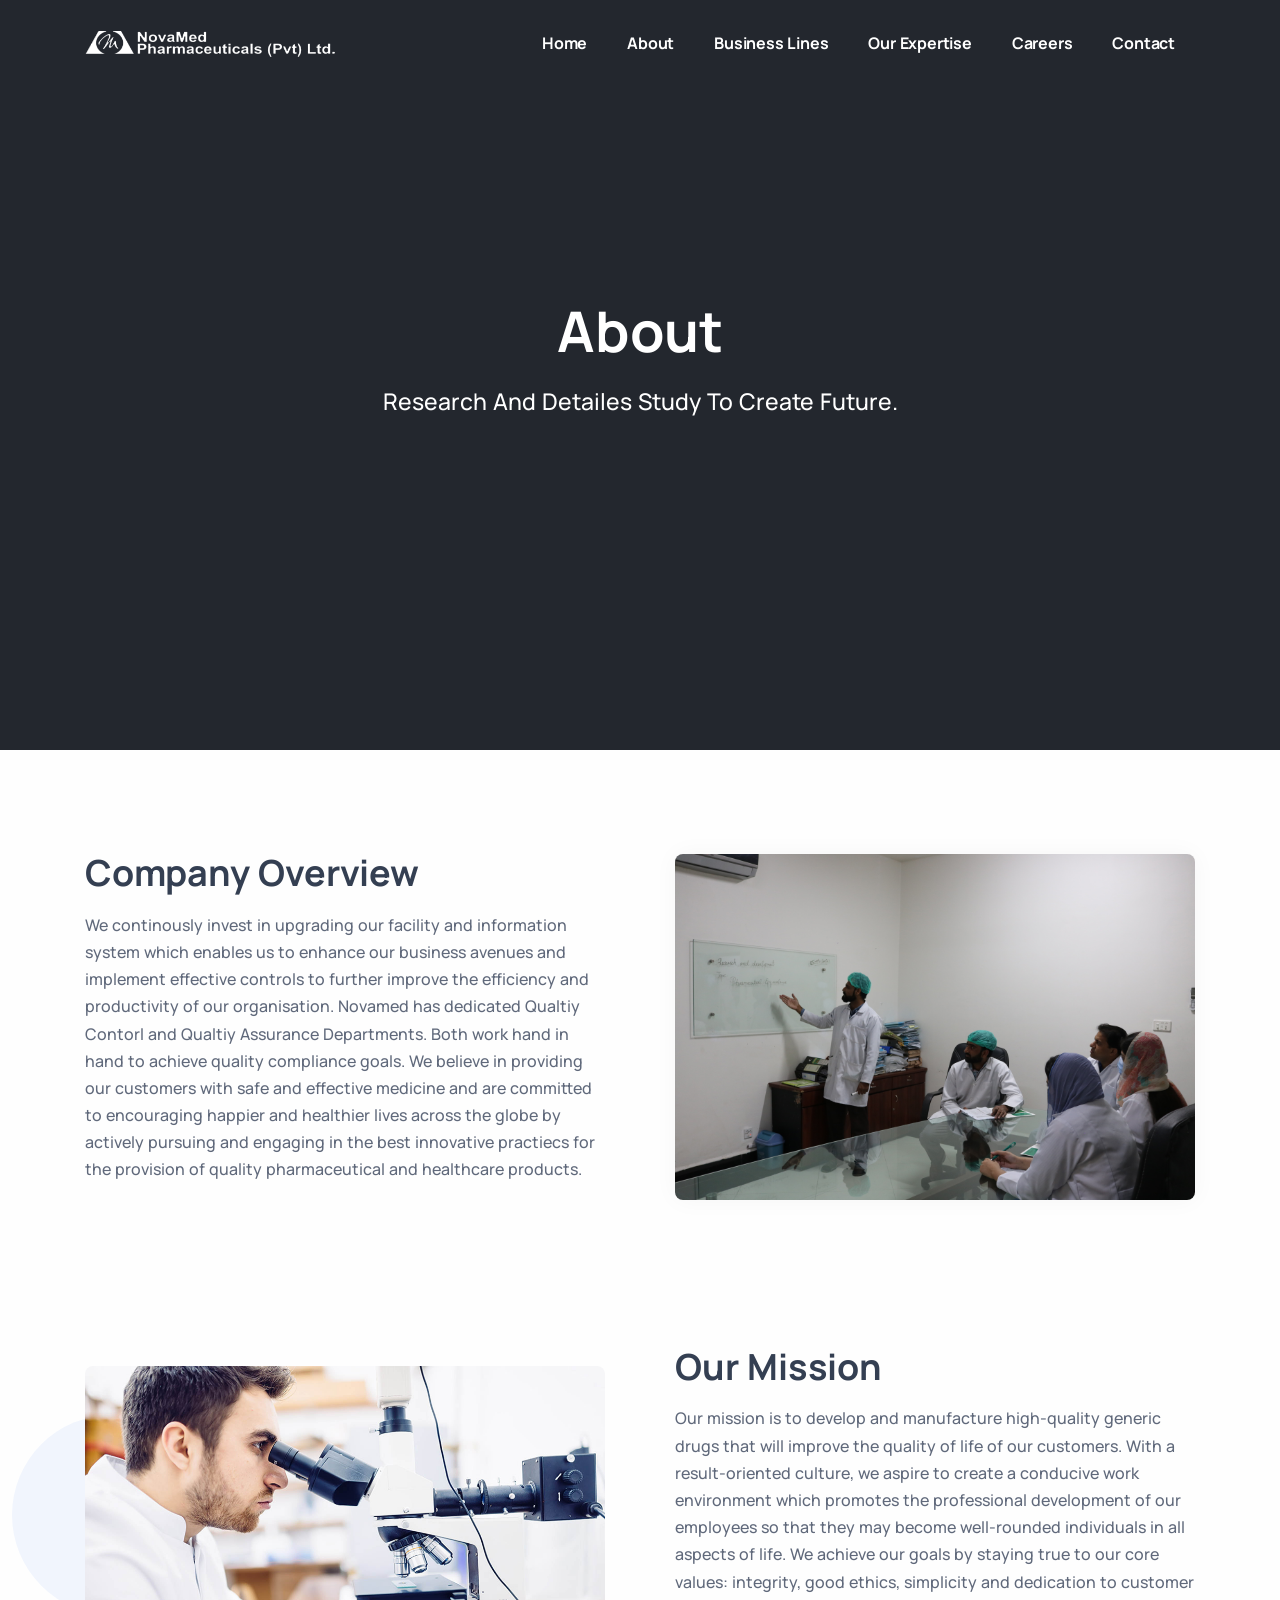
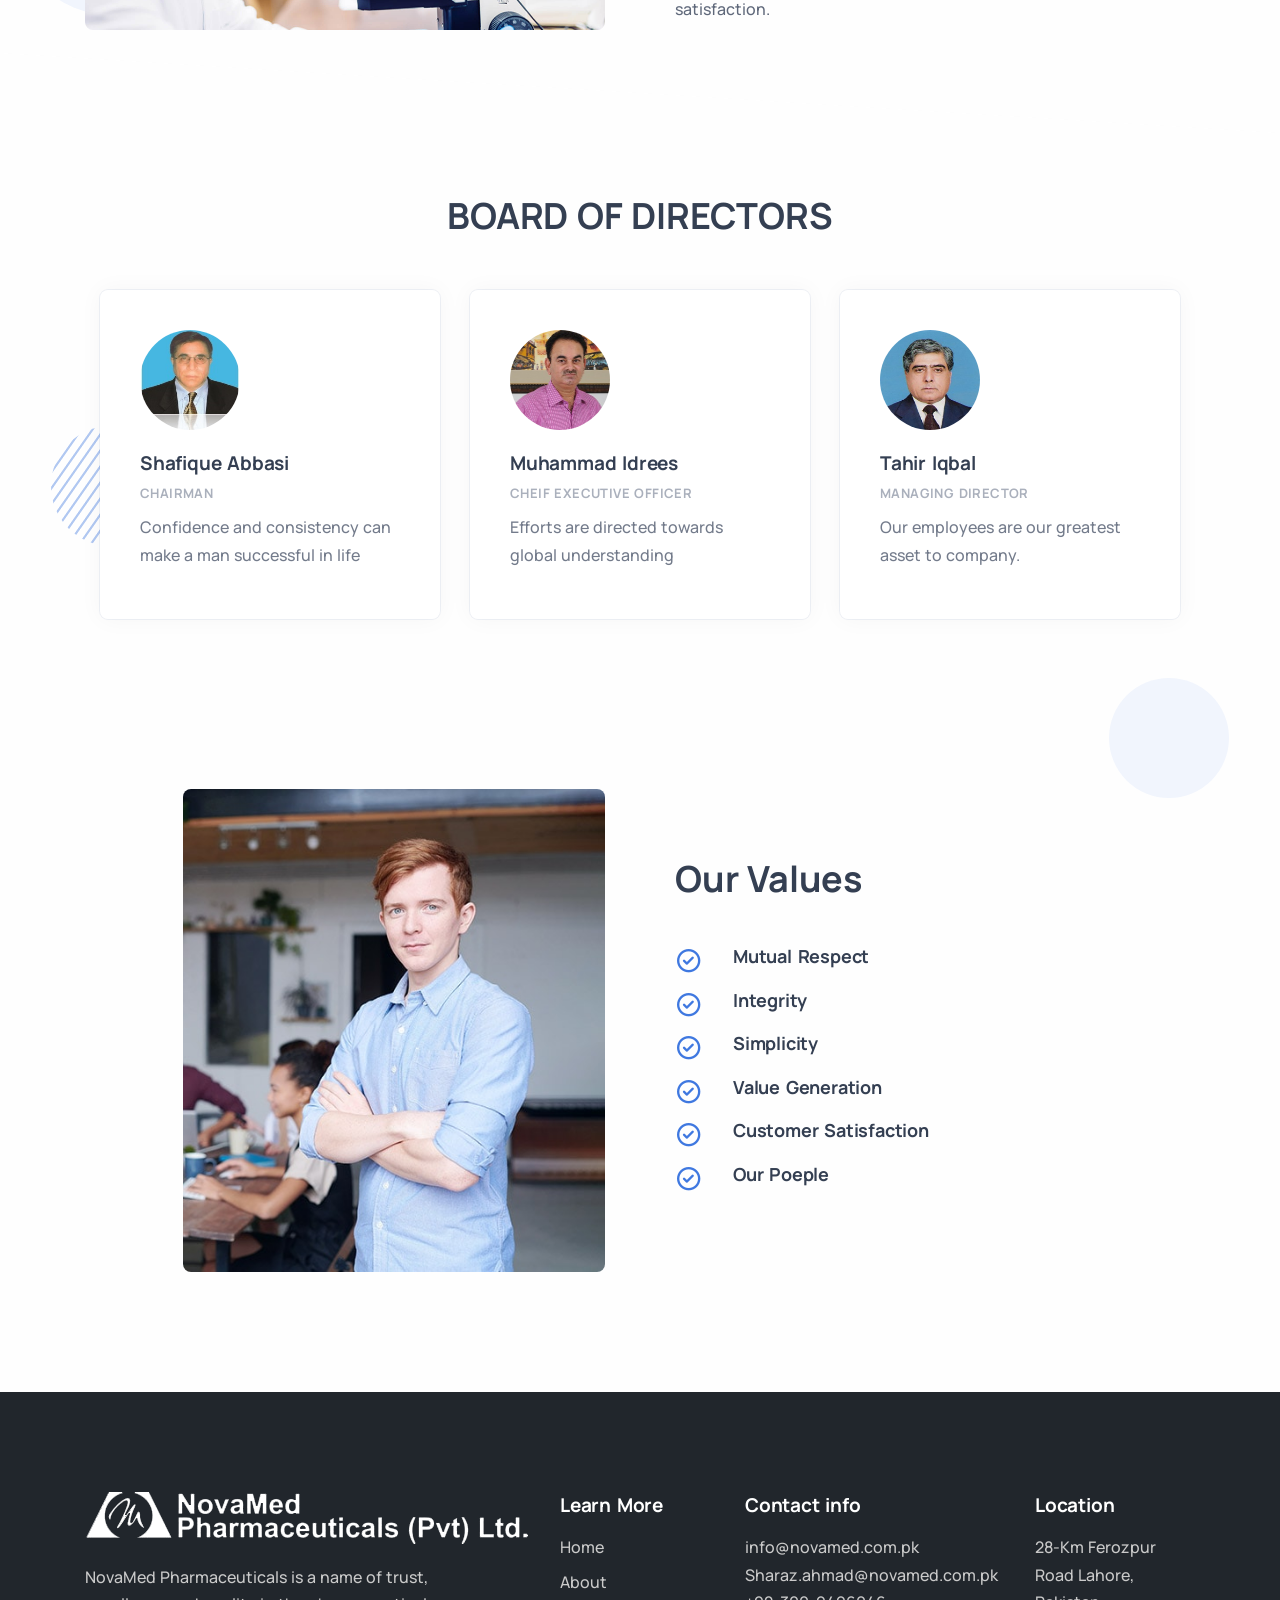
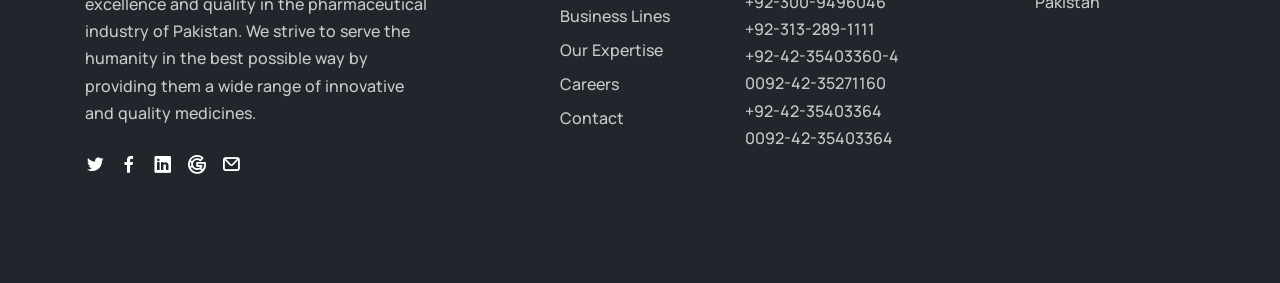
==== about.html @ 4cc62e5b "board of director page and upload certificates pdf on busines lines banner button" ====
<!DOCTYPE html>
<html lang="en">

<head>
  <meta charset="utf-8">
  <meta name="viewport" content="width=device-width, initial-scale=1.0">
  <meta name="description"
    content="An impressive and flawless site template that includes various UI elements and countless features, attractive ready-made blocks and rich pages, basically everything you need to create a unique and professional website.">
  <meta name="keywords"
    content="bootstrap 5, business, corporate, creative, gulp, marketing, minimal, modern, multipurpose, one page, responsive, saas, sass, seo, startup, html5 template, site template">
  <meta name="author" content="elemis">
  <title>About - NovaMed</title>
  <link rel="shortcut icon" href="./assets/img/">
  <link rel="stylesheet" href="./assets/css/plugins.css">
  <link rel="stylesheet" href="./assets/css/style.css">
</head>

<body>
  <div class="content-wrapper">
    <header class="wrapper bg-soft-primary">
      <nav class="navbar navbar-expand-lg center-nav transparent position-absolute navbar-dark caret-none">
        <div class="container flex-lg-row flex-nowrap align-items-center">
          <div class="navbar-brand w-100">
            <a href="./index.html">
              <img class="logo-dark" src="./assets/img/logo-header.png" srcset="./assets/img/logo-header.png 2x"
                alt="" />
              <img class="logo-light" src="./assets/img/logo-footer.png" srcset="./assets/img/logo-footer.png.png 2x"
                width="250px" height="26px" alt="" />
            </a>
          </div>
          <div class="navbar-collapse offcanvas offcanvas-nav offcanvas-start">
            <div class="offcanvas-header d-lg-none d-xl-none">
              <a href="./index.html"><img src="./assets/img/logo-light.png" srcset="./assets/img/logo-light@2x.png 2x"
                  alt="" /></a>
              <button type="button" class="btn-close btn-close-white" data-bs-dismiss="offcanvas"
                aria-label="Close"></button>
            </div>
            <div class="offcanvas-body ms-lg-auto d-flex flex-column h-100">
              <ul class="navbar-nav">
                <li class="nav-item">
                  <a class="nav-link " href="index.html">Home</a>

                  <!--/.dropdown-menu -->
                </li>
                <li class="nav-item">
                  <a class="nav-link" href="">About</a>
                </li>
                <li class="nav-item">
                  <a class="nav-link" href="business_lines.html">Business Lines</a>
                </li>
                <li class="nav-item">
                  <a class="nav-link" href="our-experties.html">Our Expertise</a>
                </li>
                <li class="nav-item">
                  <a class="nav-link" href="#">Careers</a>
                </li>
                <li class="nav-item">
                  <a class="nav-link" href="contact.html">Contact</a>
                </li>
              </ul>
            </div>
            <!-- /.offcanvas-body -->
          </div>
        </div>
        <!-- /.container -->
      </nav>
      <!-- /.navbar -->

      <!-- /.offcanvas -->
    </header>
    <!-- /header -->
    <section class="wrapper bg-dark">
      <div class="swiper-container swiper-hero dots-over" data-margin="0" data-nav="true" data-items="1">
        <div class="swiper">
          <div class="swiper-wrapper">
            <!--/.swiper-slide -->
            <div class="swiper-slide bg-overlay bg-overlay-400 bg-dark bg-image"
              data-image-src="./assets/img/Banners/about-banner.jpg">
              <div class="container h-100">
                <div class="row h-100">
                  <div
                    class="col-md-11 col-lg-8 col-xl-7 col-xxl-6 mx-auto text-center justify-content-center align-self-center">
                    <h2
                      class="display-1 fs-56 mb-4 text-white animate__animated animate__slideInDown animate__delay-1s">
                      About</h2>
                    <p
                      class="lead fs-23 lh-sm mb-7 text-white animate__animated animate__slideInRight animate__delay-2s">
                      Research And Detailes Study To Create Future.</p>
                    <!-- <div class="animate__animated animate__slideInUp animate__delay-3s"><a href="./assets/media/movie.mp4" class="btn btn-circle btn-white btn-play ripple mx-auto mb-5" data-glightbox><i class="icn-caret-right"></i></a></div> -->
                  </div>
                  <!--/column -->
                </div>
                <!--/.row -->
              </div>
              <!--/.container -->
            </div>
          </div>
          <!--/.swiper-wrapper -->
        </div>
        <!-- /.swiper -->
      </div>
      <!-- /.swiper-container -->
    </section>
    <!-- /section -->
    <section class="wrapper bg-light angled upper-end lower-end">
      <div class="container pt-15">
        <div class="row gx-lg-8 gx-xl-12 gy-10 mb-14 mb-md-17 align-items-center">
          <div class="col-lg-6 position-relative order-lg-2">
            <!-- <div class="shape bg-dot primary rellax w-16 h-20" data-rellax-speed="1" style="top: 3rem; left: 5.5rem"></div> -->
            <div>
              <div class="item">
                <figure class="rounded shadow"><img src="./assets/img/company-overview.JPG"
                    srcset="./assets/img/company-overview.jpg 2x" alt=""></figure>
              </div>
              <!-- <div class="item">
                <figure class="rounded shadow"><img src="./assets/img/photos/about3.jpg" srcset="./assets/img/photos/about3@2x.jpg 2x" alt=""></figure>
              </div> -->
            </div>
          </div>
          <!--/column -->
          <div class="col-lg-6">
            <h2 class="display-4 mb-3">Company Overview</h2>
            <p>We continously invest in upgrading our facility and information system which enables us to enhance our
              business avenues and implement effective controls to further improve the efficiency and productivity of
              our organisation. Novamed has dedicated Qualtiy Contorl and Qualtiy Assurance Departments. Both work hand
              in hand to achieve quality compliance goals.
              We believe in providing our customers with safe and effective medicine and are committed to encouraging
              happier and healthier lives across the globe by actively pursuing and engaging in the best innovative
              practiecs for the provision of quality pharmaceutical and healthcare products.</p>
            <!--/column -->
          </div>
          <!--/column -->
        </div>
        <div class="row gx-lg-8 gx-xl-12 gy-10 mb-4 mb-md-4 align-items-center">
          <div class="col-md-8 col-lg-6 position-relative">
            <div class="shape bg-soft-primary rounded-circle rellax w-20 h-20" data-rellax-speed="1"
              style="top: -2rem; left: -1.9rem;"></div>
            <figure class="rounded"><img src="./assets/img/Banners/Our Mission.jpg"
                srcset="./assets/img/Banners/Our Mission.jpg 2x" alt=""></figure>
          </div>
          <!--/column -->
          <div class="col-lg-6">
            <h2 class="display-4 mb-3">Our Mission</h2>
            <!-- <p class="lead fs-lg">We are a digital and branding company that believes in the power of <span class="underline">creative strategy</span> and along with great design.</p> -->
            <p class="mb-6">Our mission is to develop and manufacture high-quality generic drugs that will improve the
              quality of life of our customers. With a result-oriented culture, we aspire to create a conducive work
              environment which promotes the professional development of our employees so that they may become
              well-rounded individuals in all aspects of life. We achieve our goals by staying true to our core values:
              integrity, good ethics, simplicity and dedication to customer satisfaction.</p>
            <div class="row gx-xl-10 gy-6">
              <div class="col-md-6">
                <div class="d-flex flex-row">
                </div>
              </div>
            </div>
            <!--/.row -->
          </div>
          <!--/column -->
        </div>
        <!--/.row -->

        <!-- /.row -->

        <!--/.row -->
      </div>
      <!-- /.container -->
    </section>
    <!-- /section -->
    <!-- <section class="wrapper bg-soft-primary">
      <div class="container pt-16 pb-14 pb-md-0">
        <div class="row gx-lg-8 gx-xl-0 align-items-center">
          <div class="col-md-5 col-lg-5 col-xl-4 offset-xl-1 d-none d-md-flex position-relative align-self-end">
            <div class="shape rounded-circle bg-pale-primary rellax w-21 h-21 d-md-none d-lg-block" data-rellax-speed="1" style="top: 7rem; left: 1rem"></div>
            <figure><img src="./assets/img/photos/co1.png" srcset="./assets/img/photos/co1@2x.png 2x" alt=""></figure>
          </div>
       
          <div class="col-md-7 col-lg-6 col-xl-6 col-xxl-5 offset-xl-1">
            <div class="swiper-container dots-start dots-closer mt-md-10 mb-md-15" data-margin="30" data-dots="true">
              <div class="swiper">
                <div class="swiper-wrapper">
                  <div class="swiper-slide">
                    <blockquote class="icon fs-lg">
                      <p>“Vivamus sagittis lacus vel augue laoreet rutrum faucibus dolor auctor. Vestibulum ligula porta felis euismod semper. Cras justo odio consectetur nulla dapibus curabitur blandit.”</p>
                      <div class="blockquote-details">
                        <div class="info ps-0">
                          <h5 class="mb-1">Coriss Ambady</h5>
                          <p class="mb-0">Financial Analyst</p>
                        </div>
                      </div>
                    </blockquote>
                  </div>
                 
                  <div class="swiper-slide">
                    <blockquote class="icon fs-lg">
                      <p>“Vivamus sagittis lacus vel augue laoreet rutrum faucibus dolor auctor. Vestibulum ligula porta felis euismod semper. Cras justo odio consectetur adipiscing dapibus curabitur blandit.”</p>
                      <div class="blockquote-details">
                        <div class="info ps-0">
                          <h5 class="mb-1">Cory Zamora</h5>
                          <p class="mb-0">Marketing Specialist</p>
                        </div>
                      </div>
                    </blockquote>
                  </div>
                  
                  <div class="swiper-slide">
                    <blockquote class="icon fs-lg">
                      <p>“Vivamus sagittis lacus vel augue laoreet rutrum faucibus dolor auctor. Vestibulum ligula porta felis euismod semper. Cras justo odio consectetur adipiscing dapibus curabitur blandit.”</p>
                      <div class="blockquote-details">
                        <div class="info ps-0">
                          <h5 class="mb-1">Nikolas Brooten</h5>
                          <p class="mb-0">Sales Manager</p>
                        </div>
                      </div>
                    </blockquote>
                  </div>
                  
                </div>
                
              </div>
           
            </div>
           
          </div>
         
        </div>
        
      </div>
     
    </section> -->
    <!-- /section -->
    <section class="wrapper bg-light">
      <div class="container py-14 py-md-16">
        <div class="row mb-3">
          <div class="col-md-10 col-xl-9 col-xxl-7 mx-auto text-center">
            <!-- <img src="./assets/img/icons/lineal/team.svg" class="svg-inject icon-svg icon-svg-md mb-4" alt="" /> -->
            <h2 class="display-4 mb-3 px-lg-14">BOARD OF DIRECTORS</h2>
          </div>
          <!--/column -->
        </div>
        <!--/.row -->
        <div class="position-relative">
          <div class="shape rounded-circle bg-soft-blue rellax w-16 h-16" data-rellax-speed="1"
            style="bottom: 0.5rem; right: -1.7rem;"></div>
          <div class="shape rounded-circle bg-line blue rellax w-16 h-16" data-rellax-speed="1"
            style="top: 0.5rem; left: -1.7rem;"></div>
          <div class="swiper-container dots-closer mb-6" data-margin="0" data-dots="true" data-items-xxl="4"
            data-items-xl="3" data-items-lg="3" data-items-md="2" data-items-xs="1">
            <div class="swiper">
              <div class="swiper-wrapper">
                <div class="swiper-slide">
                  <div class="item-inner">
                    <a href="chairman.html" style="text-decoration: none; color: #737b8b;">
                    <div class="card">
                      <div class="card-body">
                        <img class="rounded-circle w-15 h-15 mb-4" src="./assets/img/Banners/chair.jpg"
                          srcset="./assets/img/Banners/chair.jpg 2x" alt="" />
                        <h4 class="mb-1">Shafique Abbasi</h4>
                        <div class="meta mb-2">Chairman</div>
                        <p class="mb-2">Confidence and consistency can make a man successful in life</p>
                        <!-- <nav class="nav social mb-0">
                          <a href="#"><i class="uil uil-twitter"></i></a>
                          <a href="#"><i class="uil uil-facebook-f"></i></a>
                          <a href="#"><i class="uil uil-dribbble"></i></a>
                        </nav> -->
                        <!-- /.social -->
                      </div>
                      <!--/.card-body -->
                    </div>
                    </a>
                    <!-- /.card -->
                  </div>
                  <!-- /.item-inner -->
                </div>
                <!--/.swiper-slide -->
                <div class="swiper-slide">
                  <div class="item-inner">
                    <a href="ceo.html" style="text-decoration: none; color: #737b8b;">
                    <div class="card">
                      <div class="card-body">
                        <img class="rounded-circle w-15 h-15 mb-4" src="./assets/img/Banners/ceo.jpg"
                          srcset="./assets/img/avatars/te2@2x.jpg 2x" alt="" />
                        <h4 class="mb-1">Muhammad Idrees</h4>
                        <div class="meta mb-2">Cheif Executive Officer</div>
                        <p class="mb-2">Efforts are directed towards global understanding</p>
                      </div>
                      <!--/.card-body -->
                    </div>
                    </a>
                    <!-- /.card -->
                  </div>
                  <!-- /.item-inner -->
                </div>
                <!--/.swiper-slide -->
                <div class="swiper-slide">
                  <div class="item-inner">
                    <a href="managing-director.html" style="text-decoration: none; color: #737b8b;">
                      <div class="card">
                        <div class="card-body">
                          <img class="rounded-circle w-15 h-15 mb-4" src="./assets/img/Banners/Managing Director.jpg"
                            srcset="./assets/img/Banners/Managing Director.jpg 2x" alt="" />
                          <h4 class="mb-1">Tahir Iqbal</h4>
                          <div class="meta mb-2">Managing Director</div>
                          <p class="mb-2">Our employees are our greatest asset to company.</p>
                        </div>
                        <!--/.card-body -->
                      </div>
                    </a>
                    <!-- /.card -->
                  </div>
                  <!-- /.item-inner -->
                </div>
                <!--/.swiper-slide -->

                <!--/.card-body -->
              </div>
              <!-- /.card -->
            </div>
            <!-- /.item-inner -->
          </div>
          <!--/.swiper-slide -->
        </div>
        <!--/.swiper-wrapper -->
      </div>
      <!-- /.swiper -->
  </div>
  <!-- /.swiper-container -->
  </div>
  <!-- /.position-relative -->
  </div>
  <!-- /.container -->
  </section>
  <!-- /section -->

  <!-- /section -->
  <section class="wrapper bg-light">
    <div class="container pb-14 pb-md-16">
      <div class="row gx-md-8 gx-xl-12 gy-10 align-items-center">
        <div class="col-md-8 col-lg-6 offset-lg-0 col-xl-5 offset-xl-1 position-relative">
          <!-- <div class="shape bg-dot primary rellax w-17 h-21" data-rellax-speed="1" style="top: -2rem; left: -1.4rem;"></div> -->
          <figure class="rounded"><img src="./assets/img/photos/about4.jpg"
              srcset="./assets/img/photos/about4@2x.jpg 2x" alt=""></figure>
        </div>
        <!--/column -->
        <div class="col-lg-6">
          <!-- <img src="./assets/img/icons/lineal/telemarketer.svg" class="svg-inject icon-svg icon-svg-md mb-4" alt="" /> -->
          <h2 class="display-4 mb-8">Our Values</h2>
          <div class="d-flex flex-row">
            <div>
              <div class="icon text-primary fs-28 me-6 mt-n1"> <i class="uil uil-check-circle"></i> </div>
            </div>
            <div>
              <h5 class="mb-1">Mutual Respect</h5>
            </div>
          </div>
          <div class="d-flex flex-row">
            <div>
              <div class="icon text-primary fs-28 me-6 mt-n1"> <i class="uil uil-check-circle"></i> </div>
            </div>
            <div>
              <h5 class="mb-1">Integrity</h5>
            </div>
          </div>
          <div class="d-flex flex-row">
            <div>
              <div class="icon text-primary fs-28 me-6 mt-n1"> <i class="uil uil-check-circle"></i> </div>
            </div>
            <div>
              <h5 class="mb-1">Simplicity</h5>
            </div>
          </div>
          <div class="d-flex flex-row">
            <div>
              <div class="icon text-primary fs-28 me-6 mt-n1"> <i class="uil uil-check-circle"></i> </div>
            </div>
            <div>
              <h5 class="mb-1">Value Generation</h5>
            </div>
          </div>
          <div class="d-flex flex-row">
            <div>
              <div class="icon text-primary fs-28 me-6 mt-n1"> <i class="uil uil-check-circle"></i> </div>
            </div>
            <div>
              <h5 class="mb-1">Customer Satisfaction</h5>
            </div>
          </div>
          <div class="d-flex flex-row">
            <div>
              <div class="icon text-primary fs-28 me-6 mt-n1"> <i class="uil uil-check-circle"></i> </div>
            </div>
            <div>
              <h5 class="mb-1">Our Poeple</h5>
            </div>
          </div>
        </div>
        <!--/column -->
      </div>
      <!--/.row -->
    </div>
    <!-- /.container -->
  </section>
  <!-- /section -->
  </div>
  <!-- /.content-wrapper -->
  <footer class="bg-dark text-inverse">
    <div class="container py-13 py-md-15">
      <div class="row gy-6 gy-lg-0">
        <div class="col-lg-4">
          <div class="widget">
            <img class="mb-4" src="./assets/img/logo-footer.png" srcset="./assets/img/logo-footer.png 2x" alt="" />
            <p class="mb-4">NovaMed Pharmaceuticals is a name of trust, excellence and quality in the pharmaceutical
              industry of Pakistan. We strive to serve the humanity in the best possible way by providing them a wide
              range of innovative and quality medicines.</p>
            <nav class="nav social social-white">
              <a href="https://twitter.com/Novamedp"><i class="uil uil-twitter"></i></a>
              <a href="https://www.facebook.com/NovaMedPharmaceuticals"><i class="uil uil-facebook-f"></i></a>
              <a href="http://www.linkedin.com/company/novamed-pharmaceuticals-pvt-ltd"><i
                  class="uil uil-linkedin"></i></a>
              <a href="https://plus.google.com/117726979299593659433/about"><i class="uil uil-google"></i></a>
              <a href="https://mail.google.com/"><i class="uil uil-envelope"></i></a>
            </nav>
            <!-- /.social -->
          </div>
          <!-- /.widget -->
        </div>
        <!-- /column -->

        <!-- /column -->
        <div class="col-md-4 col-lg-2 offset-lg-1">
          <div class="widget">
            <h4 class="widget-title mb-3 text-white">Learn More</h4>
            <ul class="list-unstyled mb-0">
              <li><a href="index.html">Home</a></li>
              <li><a href="">About</a></li>
              <li><a href="business_lines.html">Business Lines</a></li>
              <li><a href="our-experties.html">Our Expertise</a></li>
              <li><a href="#">Careers</a></li>
              <li><a href="contact.html">Contact</a></li>
            </ul>
          </div>
          <!-- /.widget -->
        </div>
        <!-- /column -->
        <div class="col-md-4 col-lg-2 ps-2">
          <div class="widget">
            <h4 class="widget-title mb-3 text-white">Contact info</h4>
            <a href="mailto:info@novamed.com.pk">info@novamed.com.pk</a><br />
            <a href="mailto:Sharaz.ahmad@novamed.com.pk">Sharaz.ahmad@novamed.com.pk</a><br />
            <a href="tel:+923009496046">+92-300-9496046</a>
            <a href="tel:+923132891111">+92-313-289-1111</a>
            <a href="tel:+9242354033604">+92-42-35403360-4</a>
            <a href="tel:00924235271160">0092-42-35271160</a>
            <a href="tel:+924235403364">+92-42-35403364</a>
            <a href="tel:00924235403364">0092-42-35403364</a>
          </div>
          <!-- /.widget -->
        </div>
        <!-- /column -->
        <div class="col-md-4 col-lg-2 offset-lg-1">
          <div class="widget">
            <h4 class="widget-title mb-3 text-white">Location</h4>
            <address>28-Km Ferozpur Road Lahore, Pakistan</address>
          </div>
          <!-- /.widget -->
        </div>
      </div>
      <!--/.row -->
    </div>
    <!-- /.container -->
  </footer>
  <div class="progress-wrap">
    <svg class="progress-circle svg-content" width="100%" height="100%" viewBox="-1 -1 102 102">
      <path d="M50,1 a49,49 0 0,1 0,98 a49,49 0 0,1 0,-98" />
    </svg>
  </div>
  <script src="./assets/js/plugins.js"></script>
  <script src="./assets/js/theme.js"></script>
</body>

</html>
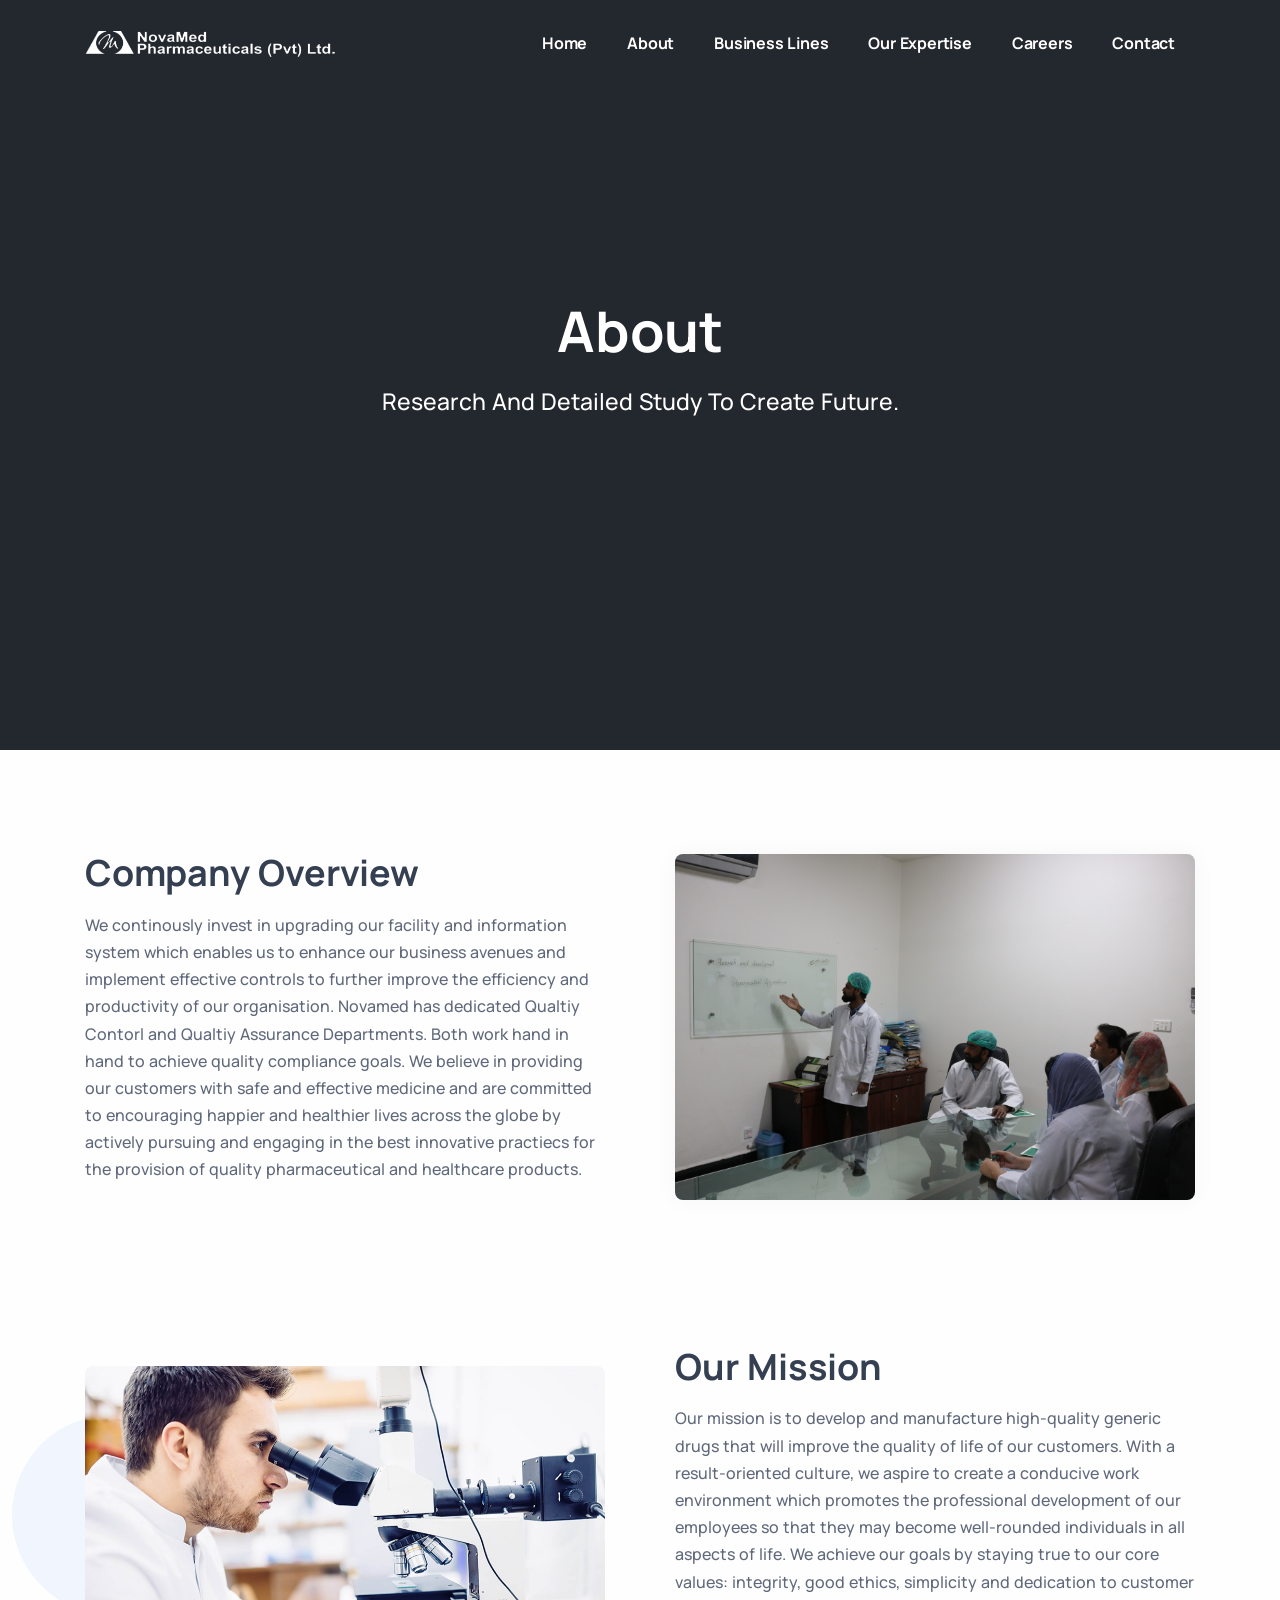
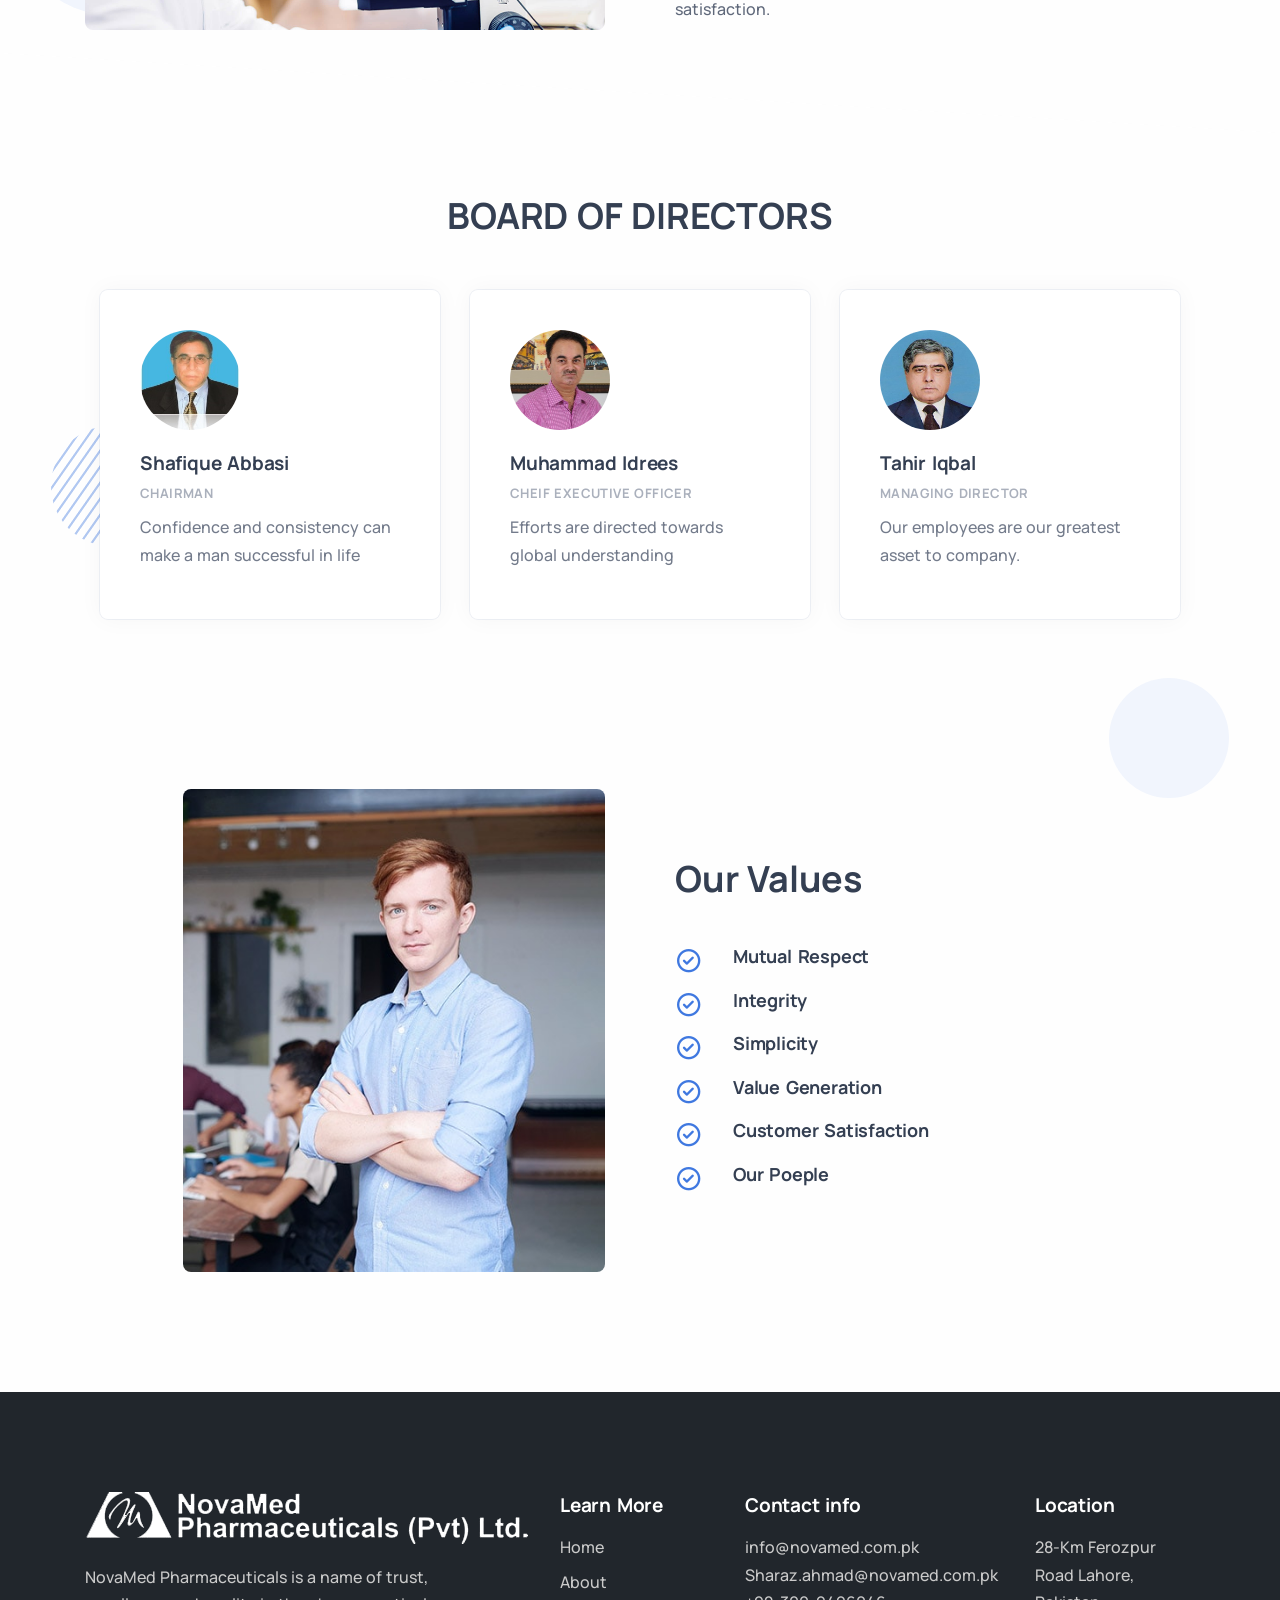
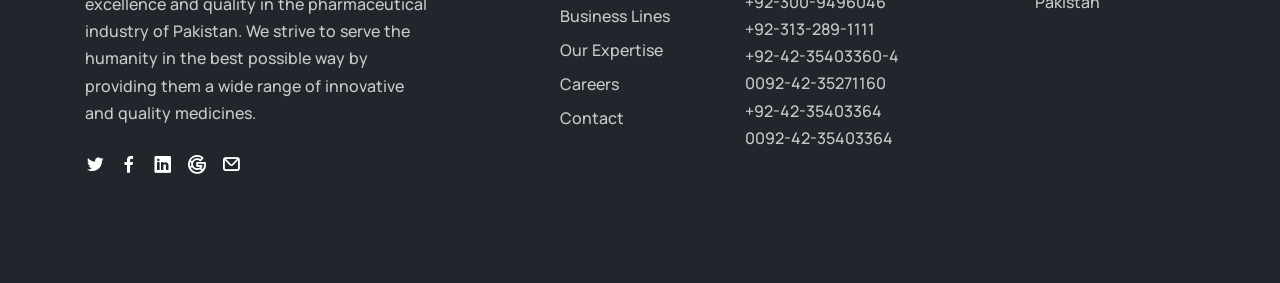
==== commit 57756517: "About banner text update" ====
--- a/about.html
+++ b/about.html
@@ -74,8 +74,7 @@
         <div class="swiper">
           <div class="swiper-wrapper">
             <!--/.swiper-slide -->
-            <div class="swiper-slide bg-overlay bg-overlay-400 bg-dark bg-image"
-              data-image-src="./assets/img/Banners/about-banner.jpg">
+            <div class="swiper-slide bg-overlay bg-overlay-400 bg-dark bg-image"data-image-src="./assets/img/banners/aboutbanner.jpg">
               <div class="container h-100">
                 <div class="row h-100">
                   <div
@@ -85,7 +84,7 @@
                       About</h2>
                     <p
                       class="lead fs-23 lh-sm mb-7 text-white animate__animated animate__slideInRight animate__delay-2s">
-                      Research And Detailes Study To Create Future.</p>
+                      Research And Detailed Study To Create Future.</p>
                     <!-- <div class="animate__animated animate__slideInUp animate__delay-3s"><a href="./assets/media/movie.mp4" class="btn btn-circle btn-white btn-play ripple mx-auto mb-5" data-glightbox><i class="icn-caret-right"></i></a></div> -->
                   </div>
                   <!--/column -->
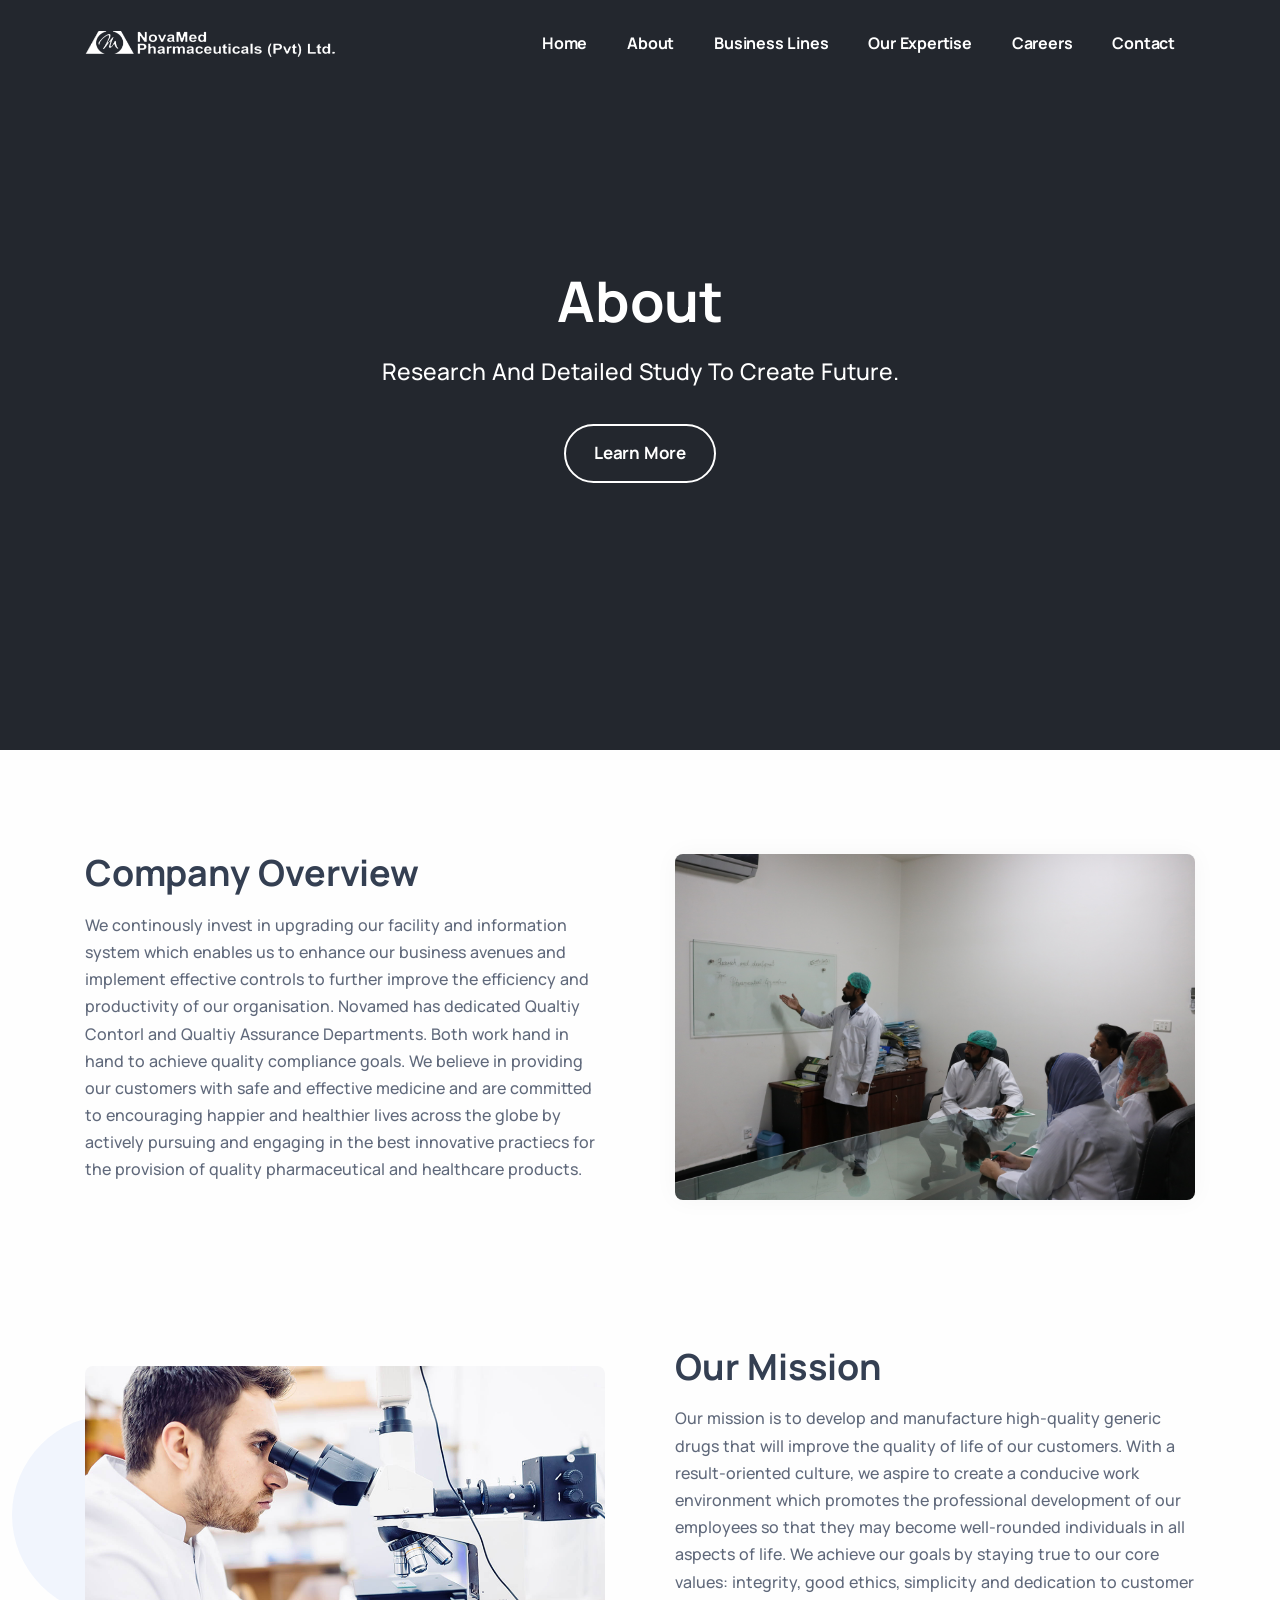
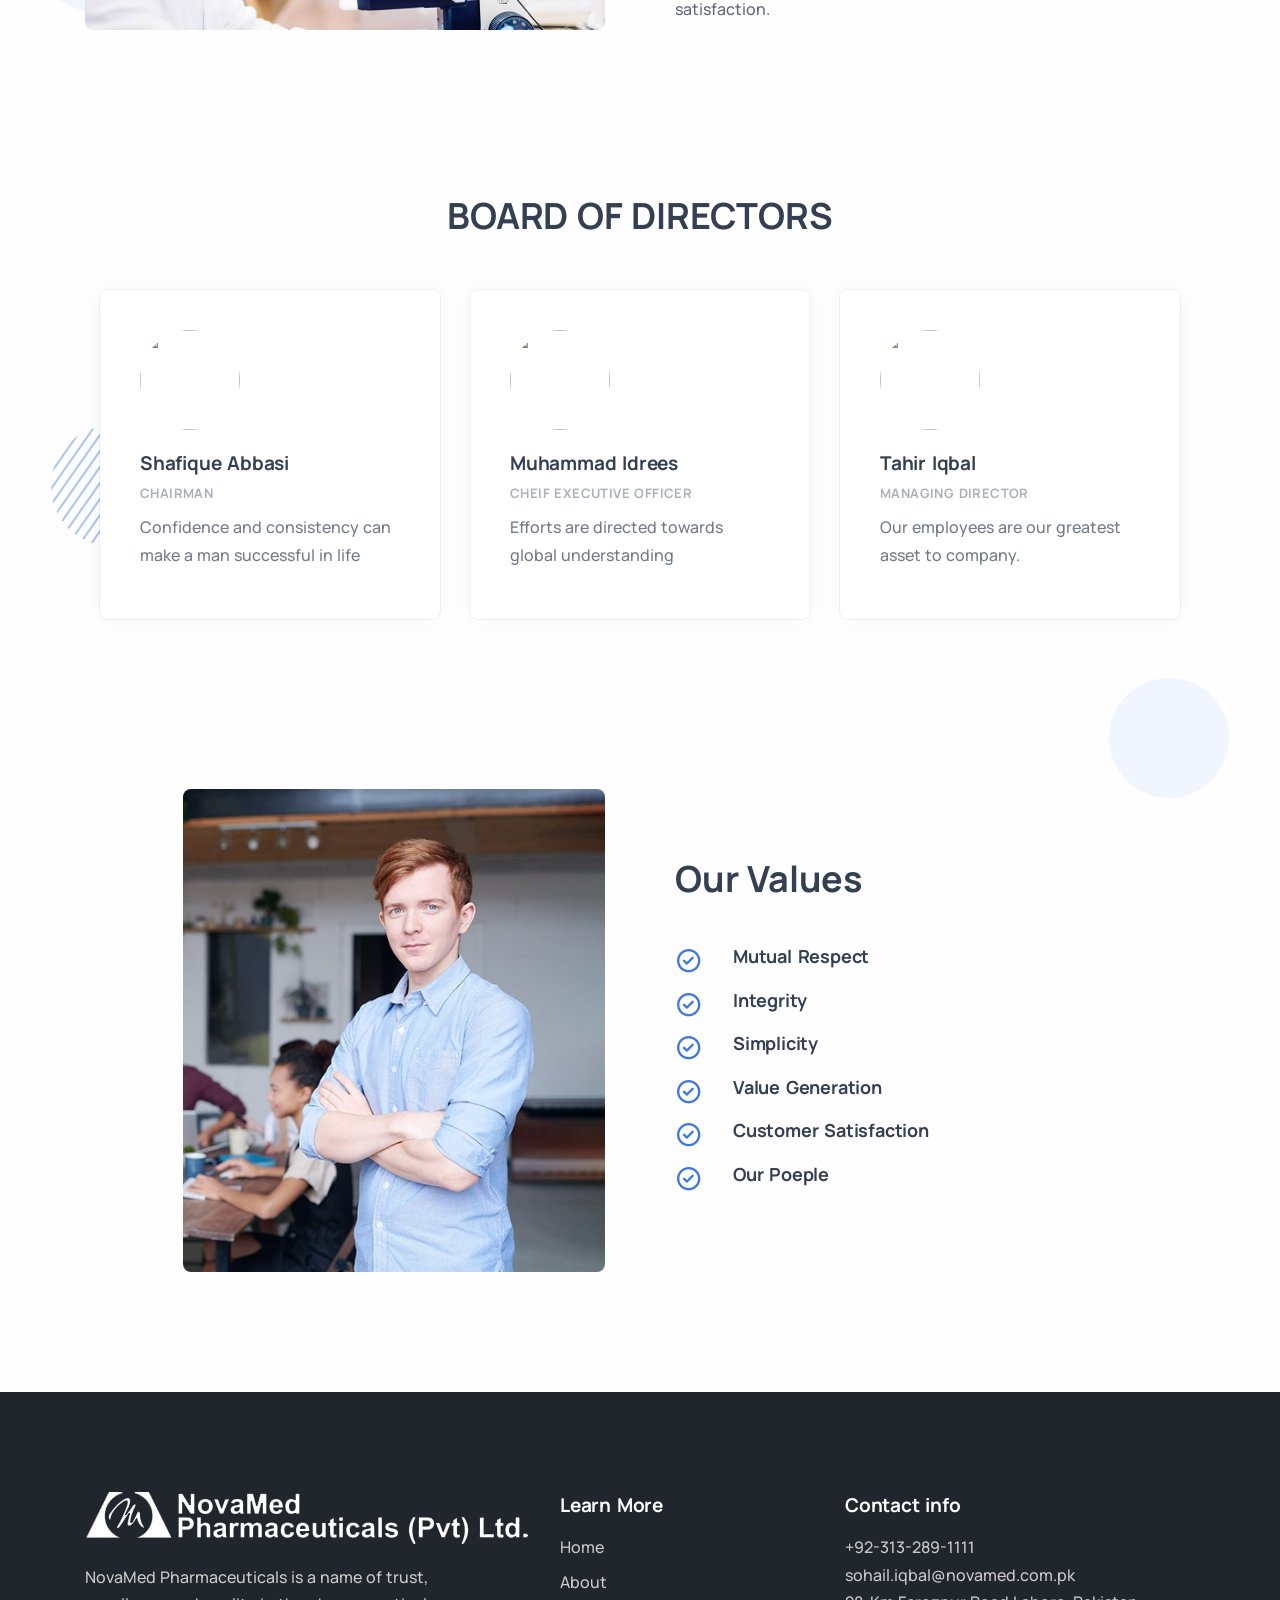
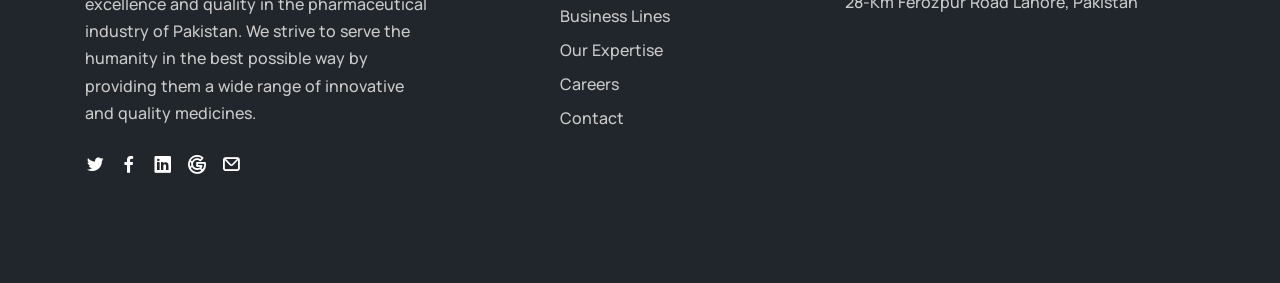
==== commit 0894e9c3: "footer changings and board of directors, also change the contact information on contact us page" ====
--- a/about.html
+++ b/about.html
@@ -24,13 +24,13 @@
             <a href="./index.html">
               <img class="logo-dark" src="./assets/img/logo-header.png" srcset="./assets/img/logo-header.png 2x"
                 alt="" />
-              <img class="logo-light" src="./assets/img/logo-footer.png" srcset="./assets/img/logo-footer.png.png 2x"
+              <img class="logo-light" src="./assets/img/logo-footer.png" srcset="./assets/img/logo-footer.png 2x"
                 width="250px" height="26px" alt="" />
             </a>
           </div>
           <div class="navbar-collapse offcanvas offcanvas-nav offcanvas-start">
             <div class="offcanvas-header d-lg-none d-xl-none">
-              <a href="./index.html"><img src="./assets/img/logo-light.png" srcset="./assets/img/logo-light@2x.png 2x"
+              <a href="./index.html"><img src="./assets/img/logo-header.png" srcset="./assets/img/logo-header.png 2x"
                   alt="" /></a>
               <button type="button" class="btn-close btn-close-white" data-bs-dismiss="offcanvas"
                 aria-label="Close"></button>
@@ -74,7 +74,7 @@
         <div class="swiper">
           <div class="swiper-wrapper">
             <!--/.swiper-slide -->
-            <div class="swiper-slide bg-overlay bg-overlay-400 bg-dark bg-image"data-image-src="./assets/img/banners/aboutbanner.jpg">
+            <div class="swiper-slide bg-overlay bg-overlay-400 bg-dark bg-image" data-image-src="./assets/img/banners/aboutbanner.jpg">
               <div class="container h-100">
                 <div class="row h-100">
                   <div
@@ -85,6 +85,10 @@
                     <p
                       class="lead fs-23 lh-sm mb-7 text-white animate__animated animate__slideInRight animate__delay-2s">
                       Research And Detailed Study To Create Future.</p>
+                      <div class="animate__animated animate__slideInUp animate__delay-3s"><a
+                        href="./assets/media/certificates.pdf" download
+                        class="btn btn-lg btn-outline-white rounded-pill">Learn More</a></div>
+                  </div>
                     <!-- <div class="animate__animated animate__slideInUp animate__delay-3s"><a href="./assets/media/movie.mp4" class="btn btn-circle btn-white btn-play ripple mx-auto mb-5" data-glightbox><i class="icn-caret-right"></i></a></div> -->
                   </div>
                   <!--/column -->
@@ -251,7 +255,7 @@
                     <a href="chairman.html" style="text-decoration: none; color: #737b8b;">
                     <div class="card">
                       <div class="card-body">
-                        <img class="rounded-circle w-15 h-15 mb-4" src="./assets/img/Banners/chair.jpg"
+                        <img class="rounded-circle w-15 h-15 mb-4" src="./assets/img/banners/chair.jpg"
                           srcset="./assets/img/Banners/chair.jpg 2x" alt="" />
                         <h4 class="mb-1">Shafique Abbasi</h4>
                         <div class="meta mb-2">Chairman</div>
@@ -276,7 +280,7 @@
                     <a href="ceo.html" style="text-decoration: none; color: #737b8b;">
                     <div class="card">
                       <div class="card-body">
-                        <img class="rounded-circle w-15 h-15 mb-4" src="./assets/img/Banners/ceo.jpg"
+                        <img class="rounded-circle w-15 h-15 mb-4" src="./assets/img/banners/ceo.jpg"
                           srcset="./assets/img/avatars/te2@2x.jpg 2x" alt="" />
                         <h4 class="mb-1">Muhammad Idrees</h4>
                         <div class="meta mb-2">Cheif Executive Officer</div>
@@ -295,7 +299,7 @@
                     <a href="managing-director.html" style="text-decoration: none; color: #737b8b;">
                       <div class="card">
                         <div class="card-body">
-                          <img class="rounded-circle w-15 h-15 mb-4" src="./assets/img/Banners/Managing Director.jpg"
+                          <img class="rounded-circle w-15 h-15 mb-4" src="./assets/img/banners/manaaging-director.jpg"
                             srcset="./assets/img/Banners/Managing Director.jpg 2x" alt="" />
                           <h4 class="mb-1">Tahir Iqbal</h4>
                           <div class="meta mb-2">Managing Director</div>
@@ -407,14 +411,11 @@
         <div class="col-lg-4">
           <div class="widget">
             <img class="mb-4" src="./assets/img/logo-footer.png" srcset="./assets/img/logo-footer.png 2x" alt="" />
-            <p class="mb-4">NovaMed Pharmaceuticals is a name of trust, excellence and quality in the pharmaceutical
-              industry of Pakistan. We strive to serve the humanity in the best possible way by providing them a wide
-              range of innovative and quality medicines.</p>
+            <p class="mb-4">NovaMed Pharmaceuticals is a name of trust, excellence and quality in the pharmaceutical industry of Pakistan. We strive to serve the humanity in the best possible way by providing them a wide range of innovative and quality medicines.</p>
             <nav class="nav social social-white">
               <a href="https://twitter.com/Novamedp"><i class="uil uil-twitter"></i></a>
               <a href="https://www.facebook.com/NovaMedPharmaceuticals"><i class="uil uil-facebook-f"></i></a>
-              <a href="http://www.linkedin.com/company/novamed-pharmaceuticals-pvt-ltd"><i
-                  class="uil uil-linkedin"></i></a>
+              <a href="http://www.linkedin.com/company/novamed-pharmaceuticals-pvt-ltd"><i class="uil uil-linkedin"></i></a>
               <a href="https://plus.google.com/117726979299593659433/about"><i class="uil uil-google"></i></a>
               <a href="https://mail.google.com/"><i class="uil uil-envelope"></i></a>
             </nav>
@@ -423,14 +424,14 @@
           <!-- /.widget -->
         </div>
         <!-- /column -->
-
+        
         <!-- /column -->
         <div class="col-md-4 col-lg-2 offset-lg-1">
           <div class="widget">
             <h4 class="widget-title mb-3 text-white">Learn More</h4>
             <ul class="list-unstyled mb-0">
-              <li><a href="index.html">Home</a></li>
-              <li><a href="">About</a></li>
+              <li><a href="">Home</a></li>
+              <li><a href="about.html">About</a></li>
               <li><a href="business_lines.html">Business Lines</a></li>
               <li><a href="our-experties.html">Our Expertise</a></li>
               <li><a href="#">Careers</a></li>
@@ -440,28 +441,23 @@
           <!-- /.widget -->
         </div>
         <!-- /column -->
-        <div class="col-md-4 col-lg-2 ps-2">
+        <div class="col-md-4 offset-lg-1">
           <div class="widget">
             <h4 class="widget-title mb-3 text-white">Contact info</h4>
-            <a href="mailto:info@novamed.com.pk">info@novamed.com.pk</a><br />
-            <a href="mailto:Sharaz.ahmad@novamed.com.pk">Sharaz.ahmad@novamed.com.pk</a><br />
-            <a href="tel:+923009496046">+92-300-9496046</a>
             <a href="tel:+923132891111">+92-313-289-1111</a>
-            <a href="tel:+9242354033604">+92-42-35403360-4</a>
+            <a href="mailto:sohail.iqbal@novamed.com.pk">sohail.iqbal@novamed.com.pk</a><br />
+            <!-- <a href="mailto:Sharaz.ahmad@novamed.com.pk">Sharaz.ahmad@novamed.com.pk</a><br /> -->
+            <!-- <a href="tel:+923009496046">+92-300-9496046</a> -->
+            <!-- <a href="tel:+9242354033604">+92-42-35403360-4</a>
             <a href="tel:00924235271160">0092-42-35271160</a>
             <a href="tel:+924235403364">+92-42-35403364</a>
-            <a href="tel:00924235403364">0092-42-35403364</a>
+            <a href="tel:00924235403364">0092-42-35403364</a> -->
+            <address>28-Km Ferozpur Road Lahore, Pakistan</address>
           </div>
           <!-- /.widget -->
         </div>
         <!-- /column -->
-        <div class="col-md-4 col-lg-2 offset-lg-1">
-          <div class="widget">
-            <h4 class="widget-title mb-3 text-white">Location</h4>
-            <address>28-Km Ferozpur Road Lahore, Pakistan</address>
-          </div>
-          <!-- /.widget -->
-        </div>
+
       </div>
       <!--/.row -->
     </div>
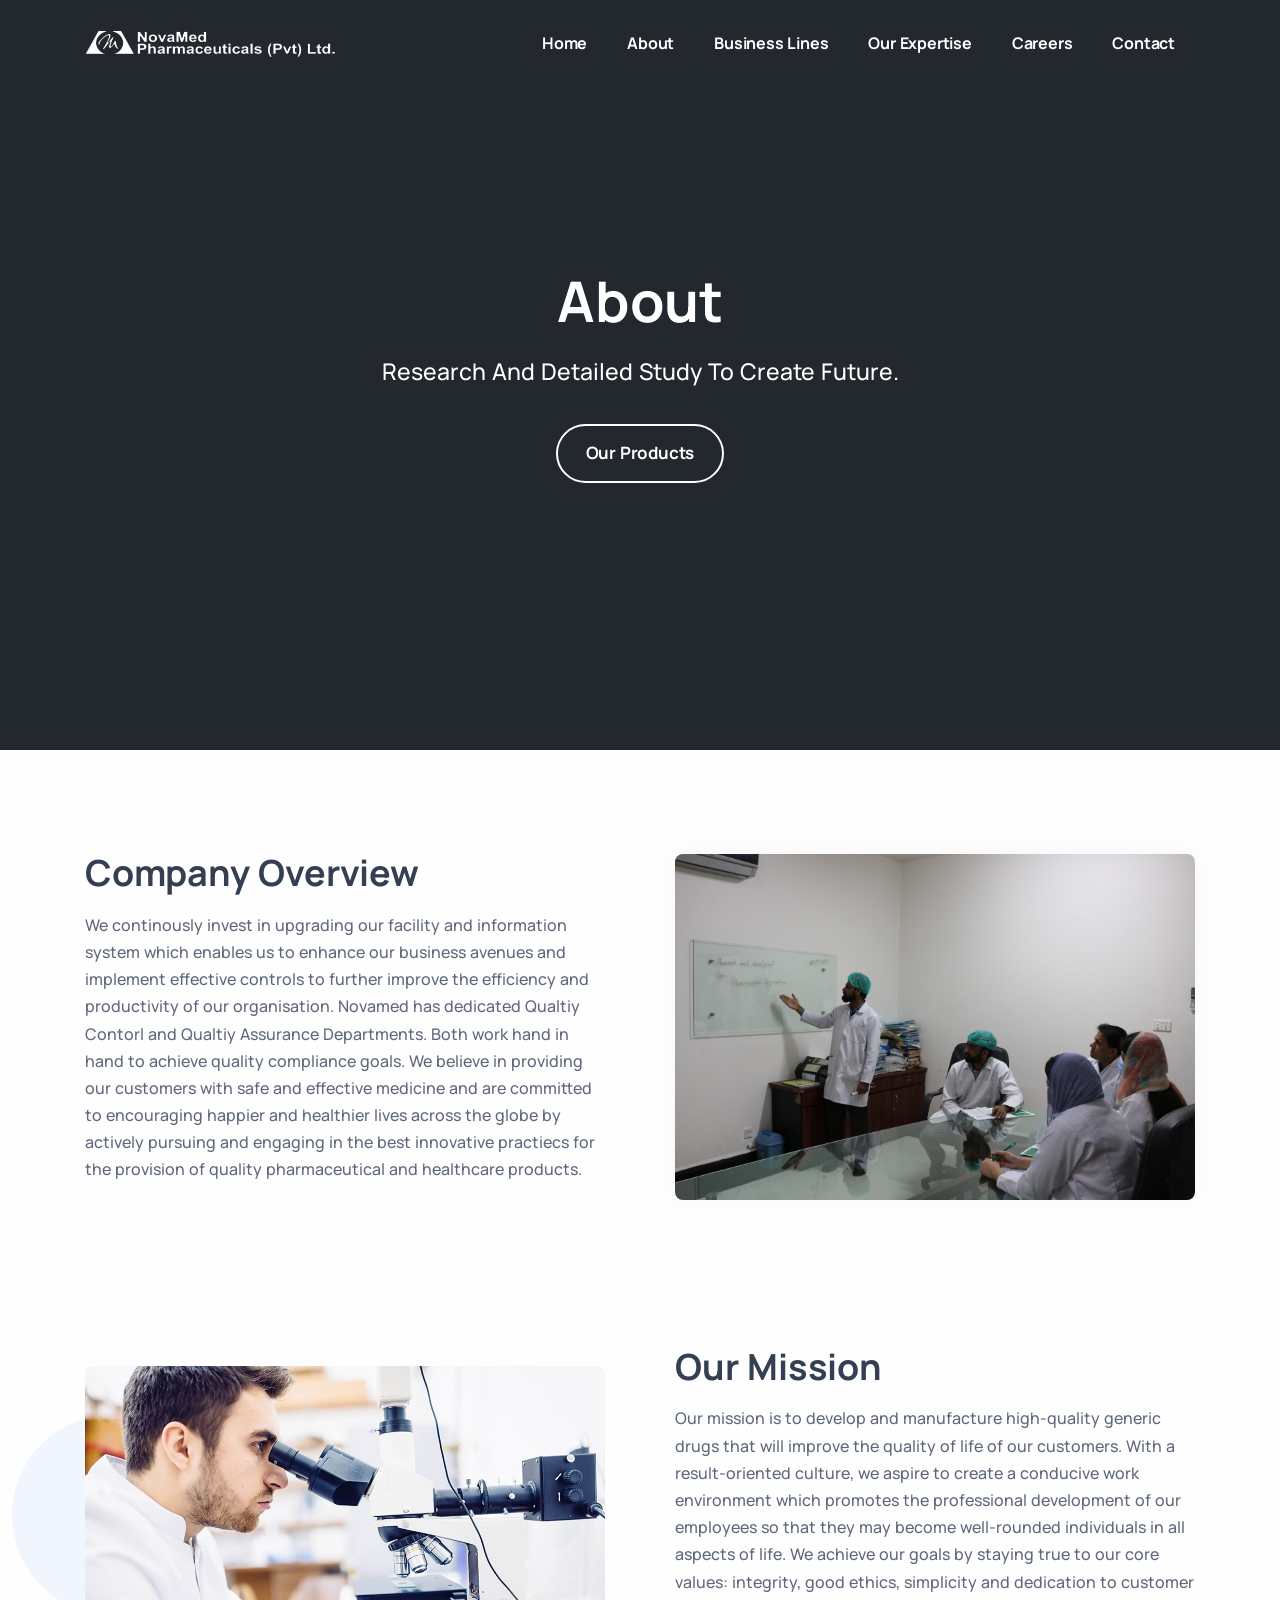
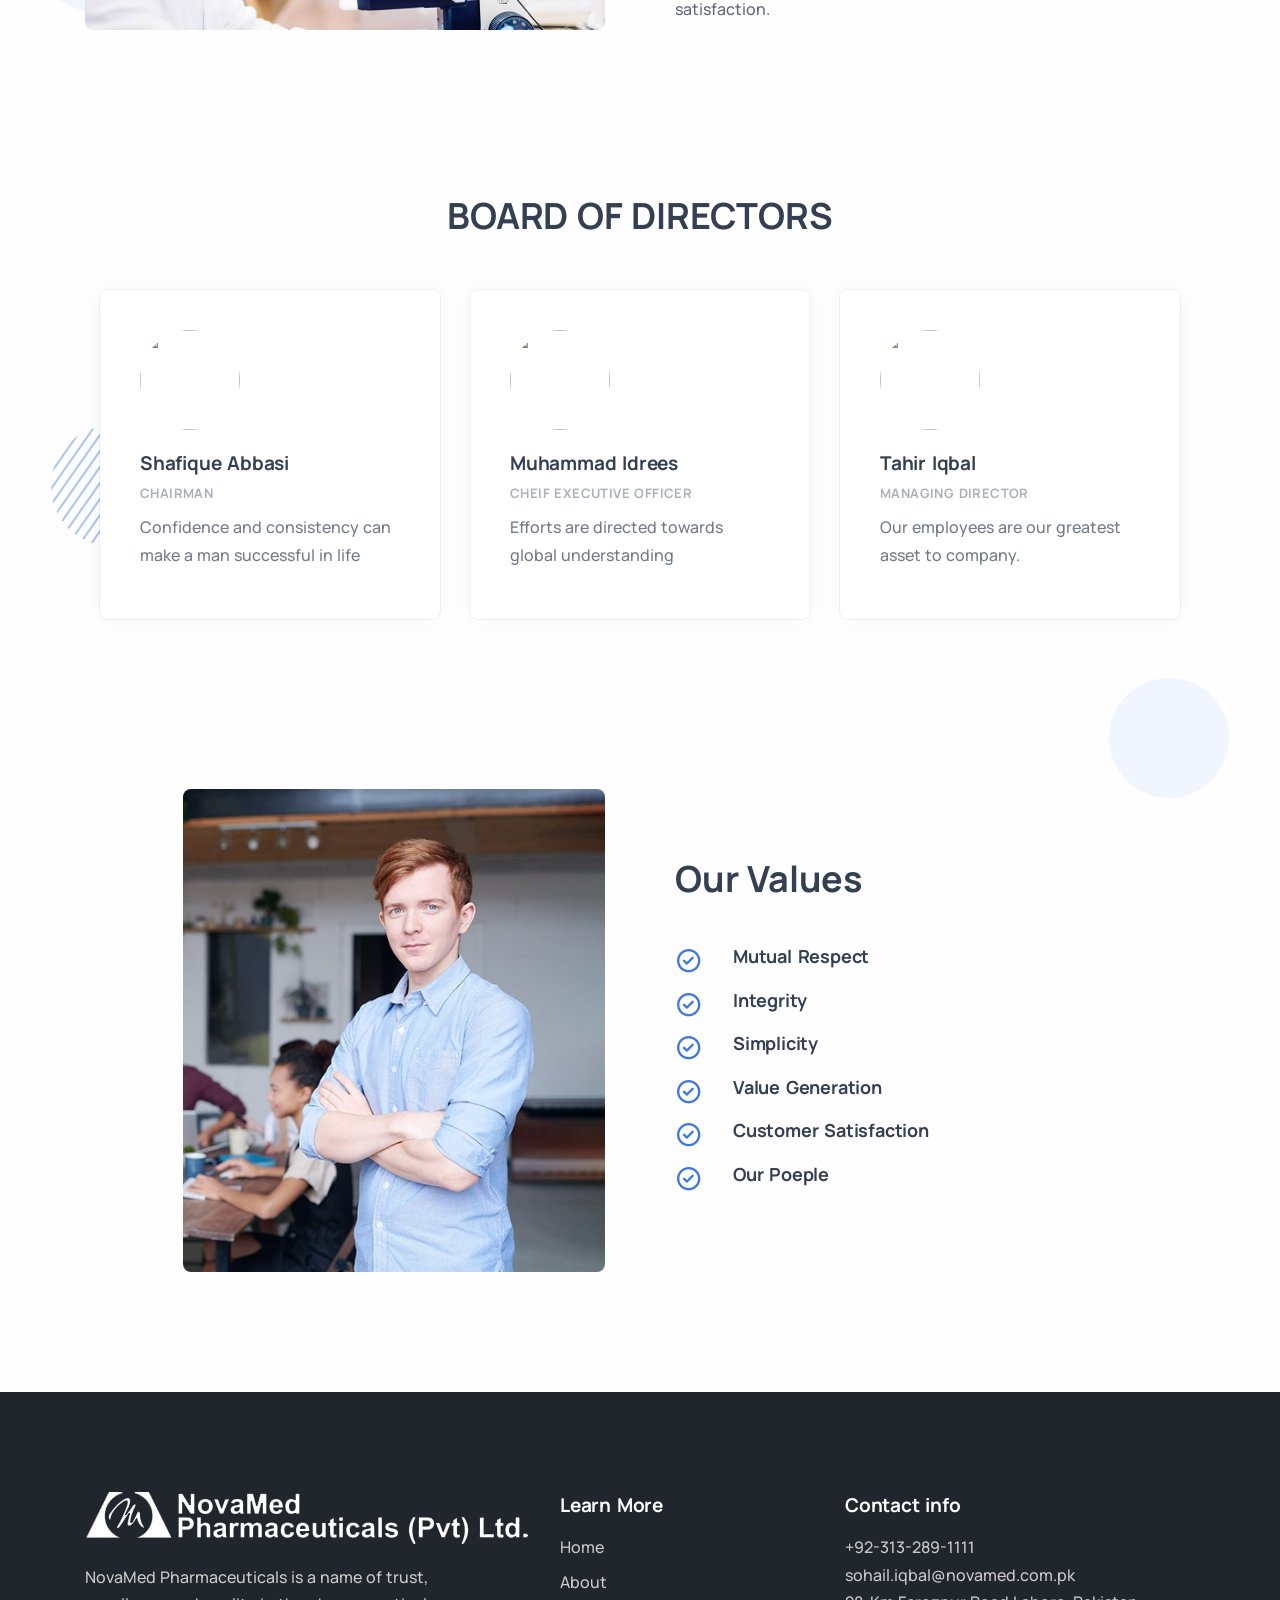
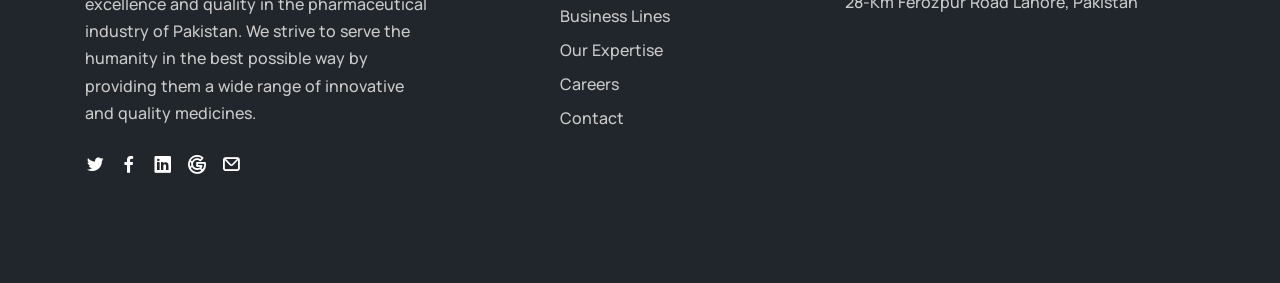
==== commit fd06625c: "upload product list on about page" ====
--- a/about.html
+++ b/about.html
@@ -86,8 +86,8 @@
                       class="lead fs-23 lh-sm mb-7 text-white animate__animated animate__slideInRight animate__delay-2s">
                       Research And Detailed Study To Create Future.</p>
                       <div class="animate__animated animate__slideInUp animate__delay-3s"><a
-                        href="./assets/media/certificates.pdf" download
-                        class="btn btn-lg btn-outline-white rounded-pill">Learn More</a></div>
+                        href="./assets/media/product-list.pdf" download
+                        class="btn btn-lg btn-outline-white rounded-pill">Our Products</a></div>
                   </div>
                     <!-- <div class="animate__animated animate__slideInUp animate__delay-3s"><a href="./assets/media/movie.mp4" class="btn btn-circle btn-white btn-play ripple mx-auto mb-5" data-glightbox><i class="icn-caret-right"></i></a></div> -->
                   </div>
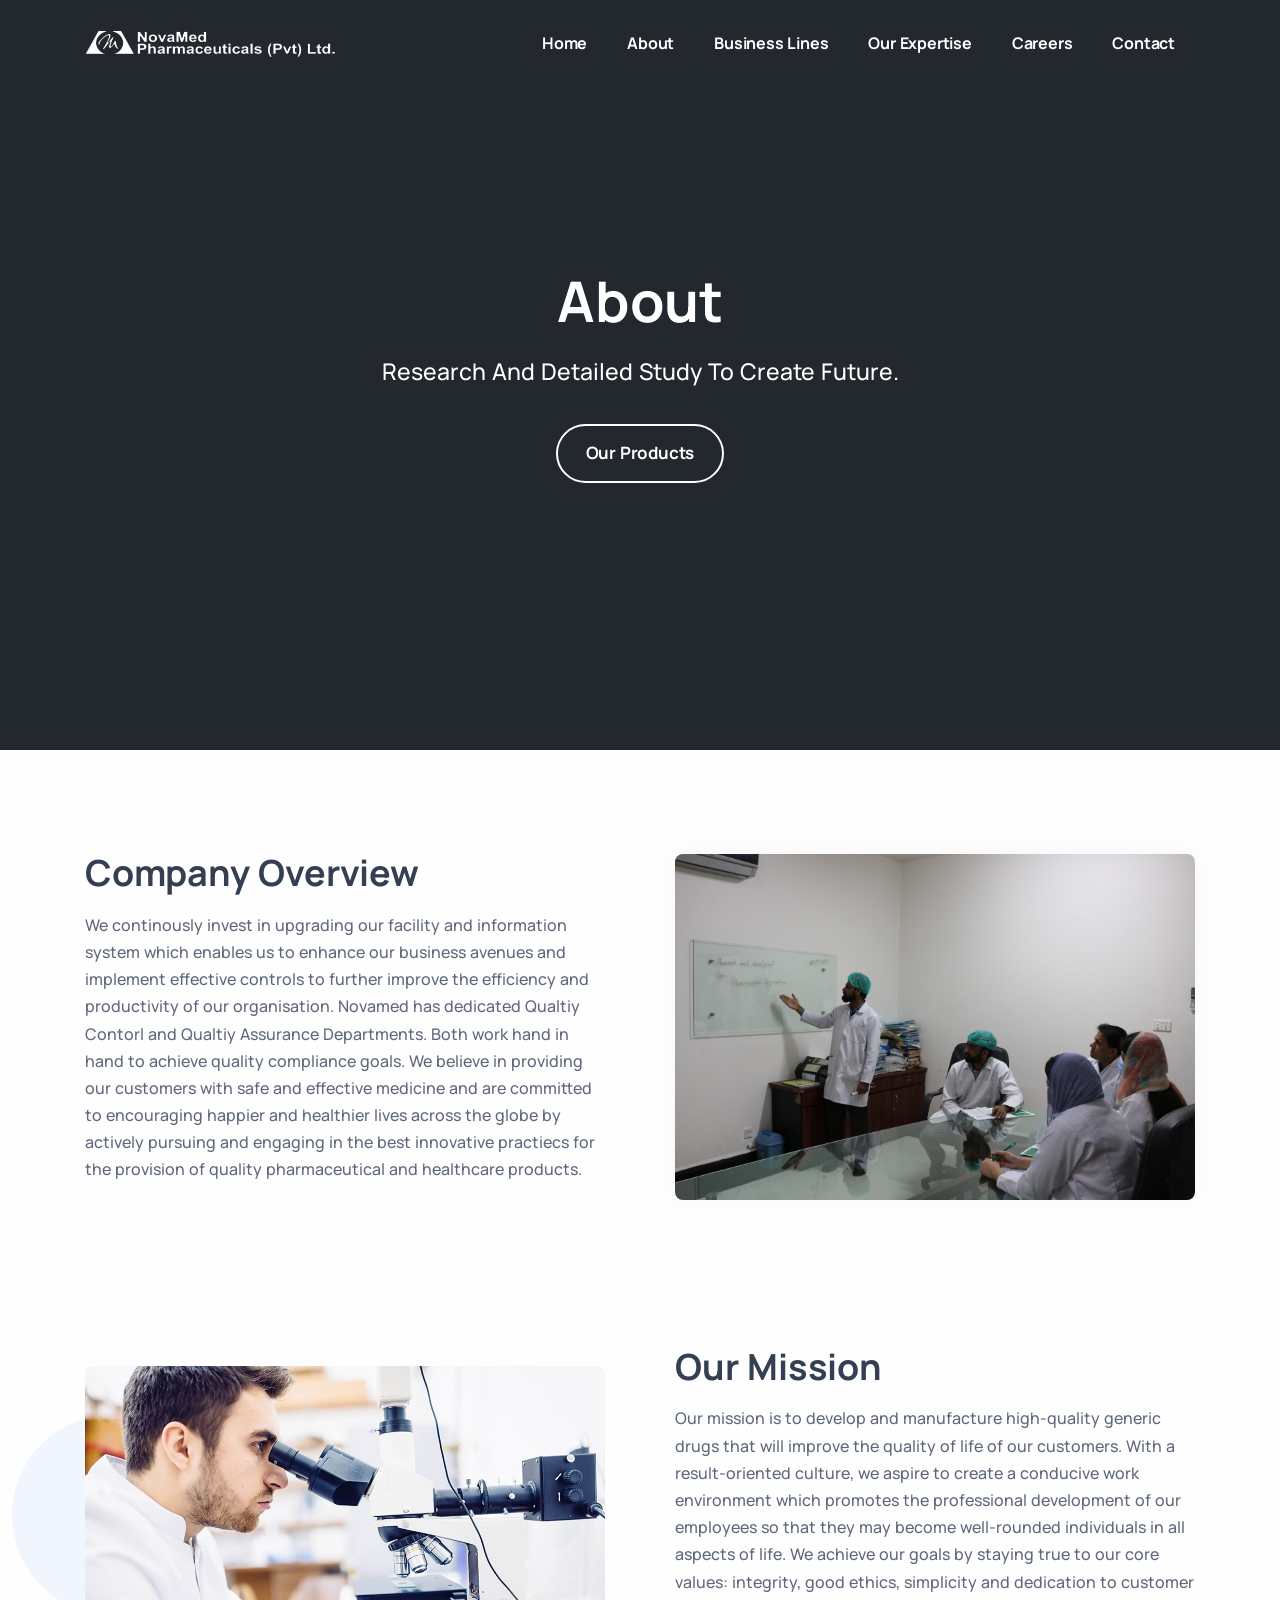
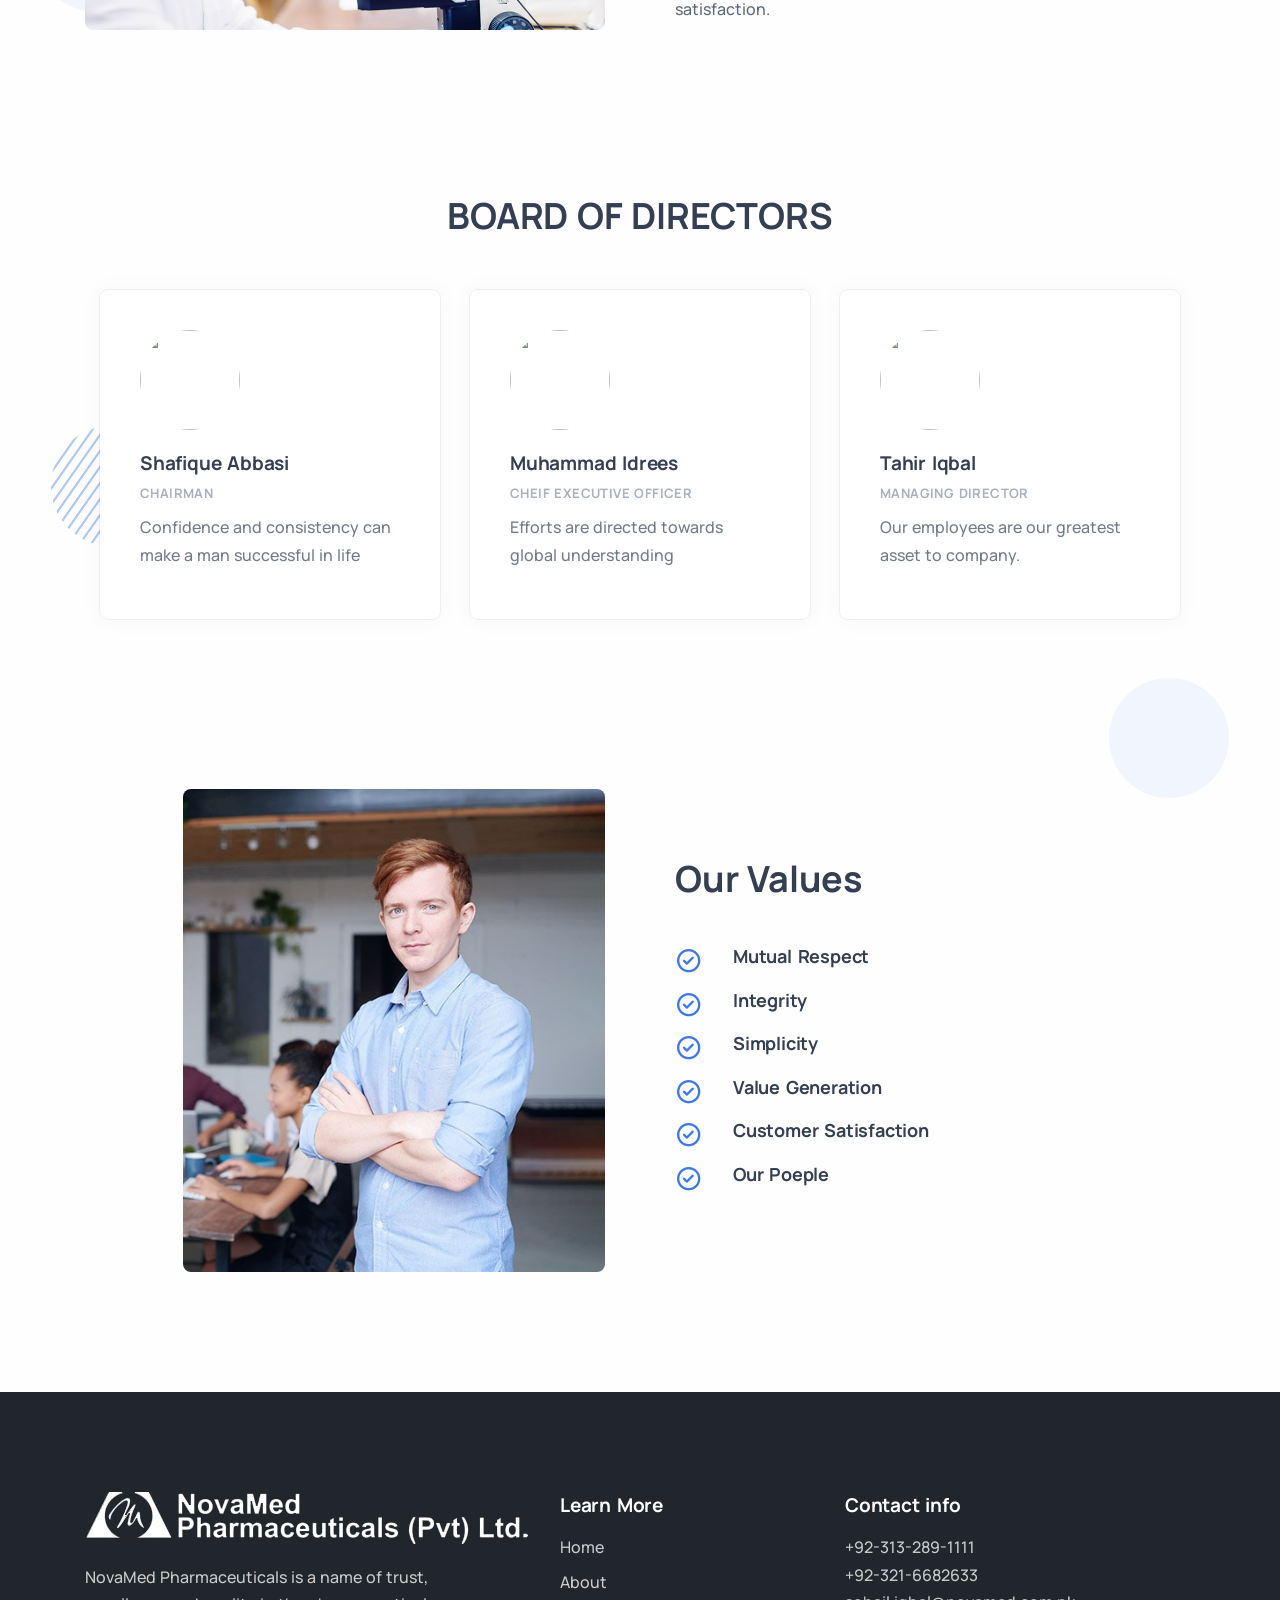
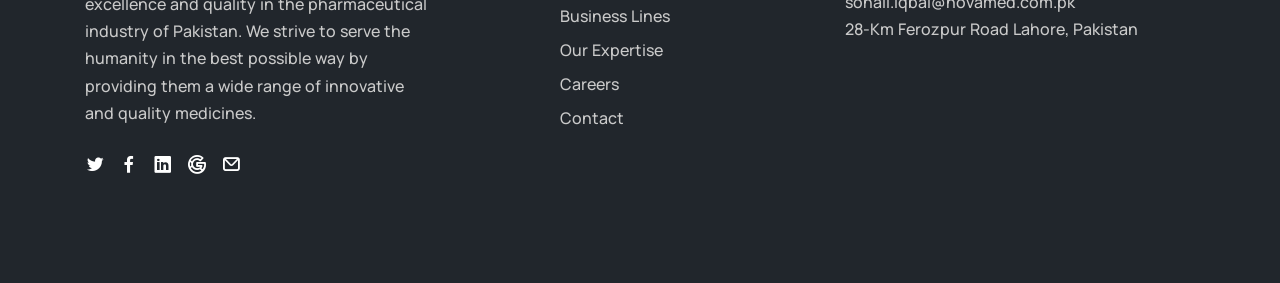
==== commit e0e1c193: "Update Contact information" ====
--- a/about.html
+++ b/about.html
@@ -444,7 +444,8 @@
         <div class="col-md-4 offset-lg-1">
           <div class="widget">
             <h4 class="widget-title mb-3 text-white">Contact info</h4>
-            <a href="tel:+923132891111">+92-313-289-1111</a>
+            <a href="tel:+923132891111">+92-313-289-1111</a><br />
+            <a href="tel:+923216682633">+92-321-6682633</a>
             <a href="mailto:sohail.iqbal@novamed.com.pk">sohail.iqbal@novamed.com.pk</a><br />
             <!-- <a href="mailto:Sharaz.ahmad@novamed.com.pk">Sharaz.ahmad@novamed.com.pk</a><br /> -->
             <!-- <a href="tel:+923009496046">+92-300-9496046</a> -->
